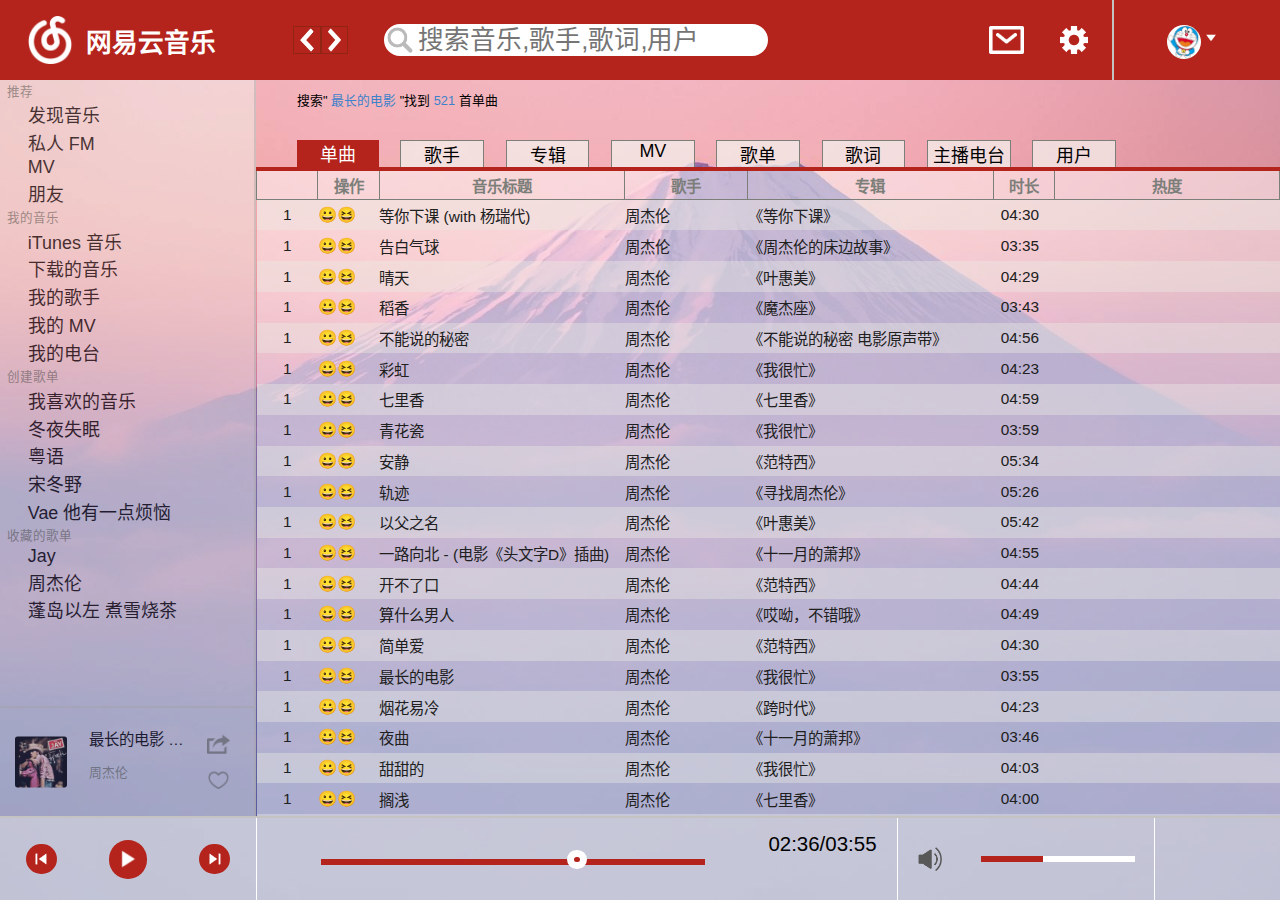
==== WebRoot/dev/html/index.html @ 9ef3f123 "Initial commit" ====
<!DOCTYPE HTML>
<html lang="zh-CN">
<head>
    <meta charset="UTF-8">
    <title>左值的仿网易云音乐</title>
    <meta name="viewport" content="initial-scale=1.0, maximum-scale=1.0, user-scalable=no"/>
    <meta name="keywords" content=""/>
    <meta name="description" content=""/>
    <meta name="apple-mobile-web-app-capable" content="no"/>
    <meta name="format-detection" content="telephone=no">
    <link rel="shortcut icon" href="./favicon.ico">
    <link rel="stylesheet" type="text/css" href="../css/style-index.css"/>
</head>
<body>
<header>
    <img src="../img/icon.png" class="logo">
    <div class="name">网易云音乐</div>
    <div class="direc">
        <img src="../img/left.png" class="left">
        <img src="../img/right.png" class="right">
    </div>
    <label class="search">
        <img src="../img/search.png">
        <input type="text" placeholder="搜索音乐,歌手,歌词,用户" id="searchbox">
    </label>
    <img src="../img/email.png" id="notify">
    <img src="../img/set.png" id="setting">
    <div class="line"></div>
    <label id="user"><img src="../img/user.jpg" class="usericon">
        <img src="../img/bottom.png" class="down"></label>
</header>
<nav>
    <ul class="menu">
        <li class="title">推荐</li>
        <li class="content">发现音乐</li>
        <li class="content">私人 FM</li>
        <li class="content">MV</li>
        <li class="content">朋友</li>
        <li class="title">我的音乐</li>
        <li class="content">iTunes 音乐</li>
        <li class="content">下载的音乐</li>
        <li class="content">我的歌手</li>
        <li class="content">我的 MV</li>
        <li class="content">我的电台</li>
        <li class="title">创建歌单</li>
        <li class="content">我喜欢的音乐</li>
        <li class="content">冬夜失眠</li>
        <li class="content">粤语</li>
        <li class="content">宋冬野</li>
        <li class="content">Vae 他有一点烦恼</li>
        <li class="title">收藏的歌单</li>
        <li class="content">Jay</li>
        <li class="content">周杰伦</li>
        <li class="content">蓬岛以左 煮雪烧茶</li>
    </ul>
    <div class="currentplay">
        <div class="album" id="album_picture"></div>
        <div class="action">
            <span id="song-name">最长的电影 原生带</span>
            <span id="singer">周杰伦</span>
            <div id="collect" class="off"></div>
            <div id="share"></div>
        </div>
    </div>
</nav>
<article>
    <p>搜索"<span>最长的电影</span>"找到<span>521</span>首单曲</p>
    <div class="panel">
        <div class="on">单曲</div>
        <div class="off">歌手</div>
        <div class="off">专辑</div>
        <div class="off">MV</div>
        <div class="off">歌单</div>
        <div class="off">歌词</div>
        <div class="off">主播电台</div>
        <div class="off">用户</div>
    </div>
    <div class="list">
        <table>
            <thead>
            <tr>
                <th></th>
                <th>操作</th>
                <th>音乐标题</th>
                <th>歌手</th>
                <th>专辑</th>
                <th>时长</th>
                <th>热度</th>
            </tr>
            </thead>
            <tbody id="tbody-songs-list">
            <tr>
                <td>1</td>
                <td>😀😆</td>
                <td>等你下课 (with 杨瑞代)</td>
                <td>周杰伦</td>
                <td>《等你下课》</td>
                <td>04:30</td>
                <td></td>
            </tr>

            <tr>
                <td>1</td>
                <td>😀😆</td>
                <td>告白气球</td>
                <td>周杰伦</td>
                <td>《周杰伦的床边故事》</td>
                <td>03:35</td>
                <td></td>
            </tr>

            <tr>
                <td>1</td>
                <td>😀😆</td>
                <td>晴天</td>
                <td>周杰伦</td>
                <td>《叶惠美》</td>
                <td>04:29</td>
                <td></td>
            </tr>

            <tr>
                <td>1</td>
                <td>😀😆</td>
                <td>稻香</td>
                <td>周杰伦</td>
                <td>《魔杰座》</td>
                <td>03:43</td>
                <td></td>
            </tr>

            <tr>
                <td>1</td>
                <td>😀😆</td>
                <td>不能说的秘密</td>
                <td>周杰伦</td>
                <td>《不能说的秘密 电影原声带》</td>
                <td>04:56</td>
                <td></td>
            </tr>

            <tr>
                <td>1</td>
                <td>😀😆</td>
                <td>彩虹</td>
                <td>周杰伦</td>
                <td>《我很忙》</td>
                <td>04:23</td>
                <td></td>
            </tr>

            <tr>
                <td>1</td>
                <td>😀😆</td>
                <td>七里香</td>
                <td>周杰伦</td>
                <td>《七里香》</td>
                <td>04:59</td>
                <td></td>
            </tr>

            <tr>
                <td>1</td>
                <td>😀😆</td>
                <td>青花瓷</td>
                <td>周杰伦</td>
                <td>《我很忙》</td>
                <td>03:59</td>
                <td></td>
            </tr>

            <tr>
                <td>1</td>
                <td>😀😆</td>
                <td>安静</td>
                <td>周杰伦</td>
                <td>《范特西》</td>
                <td>05:34</td>
                <td></td>
            </tr>

            <tr>
                <td>1</td>
                <td>😀😆</td>
                <td>轨迹</td>
                <td>周杰伦</td>
                <td>《寻找周杰伦》</td>
                <td>05:26</td>
                <td></td>
            </tr>

            <tr>
                <td>1</td>
                <td>😀😆</td>
                <td>以父之名</td>
                <td>周杰伦</td>
                <td>《叶惠美》</td>
                <td>05:42</td>
                <td></td>
            </tr>

            <tr>
                <td>1</td>
                <td>😀😆</td>
                <td>一路向北 - (电影《头文字D》插曲)</td>
                <td>周杰伦</td>
                <td>《十一月的萧邦》</td>
                <td>04:55</td>
                <td></td>
            </tr>

            <tr>
                <td>1</td>
                <td>😀😆</td>
                <td>开不了口</td>
                <td>周杰伦</td>
                <td>《范特西》</td>
                <td>04:44</td>
                <td></td>
            </tr>

            <tr>
                <td>1</td>
                <td>😀😆</td>
                <td>算什么男人</td>
                <td>周杰伦</td>
                <td>《哎呦，不错哦》</td>
                <td>04:49</td>
                <td></td>
            </tr>

            <tr>
                <td>1</td>
                <td>😀😆</td>
                <td>简单爱</td>
                <td>周杰伦</td>
                <td>《范特西》</td>
                <td>04:30</td>
                <td></td>
            </tr>

            <tr>
                <td>1</td>
                <td>😀😆</td>
                <td>最长的电影</td>
                <td>周杰伦</td>
                <td>《我很忙》</td>
                <td>03:55</td>
                <td></td>
            </tr>

            <tr>
                <td>1</td>
                <td>😀😆</td>
                <td>烟花易冷</td>
                <td>周杰伦</td>
                <td>《跨时代》</td>
                <td>04:23</td>
                <td></td>
            </tr>

            <tr>
                <td>1</td>
                <td>😀😆</td>
                <td>夜曲</td>
                <td>周杰伦</td>
                <td>《十一月的萧邦》</td>
                <td>03:46</td>
                <td></td>
            </tr>

            <tr>
                <td>1</td>
                <td>😀😆</td>
                <td>甜甜的</td>
                <td>周杰伦</td>
                <td>《我很忙》</td>
                <td>04:03</td>
                <td></td>
            </tr>

            <tr>
                <td>1</td>
                <td>😀😆</td>
                <td>搁浅</td>
                <td>周杰伦</td>
                <td>《七里香》</td>
                <td>04:00</td>
                <td></td>
            </tr>

            <tr>
                <td>1</td>
                <td>😀😆</td>
                <td>半兽人</td>
                <td>周杰伦</td>
                <td>《八度空间》</td>
                <td>04:07</td>
                <td></td>
            </tr>

            <tr>
                <td>1</td>
                <td>😀😆</td>
                <td>退后</td>
                <td>周杰伦</td>
                <td>《依然范特西》</td>
                <td>04:21</td>
                <td></td>
            </tr>

            <tr>
                <td>1</td>
                <td>😀😆</td>
                <td>回到过去</td>
                <td>周杰伦</td>
                <td>《八度空间》</td>
                <td>03:53</td>
                <td></td>
            </tr>

            <tr>
                <td>1</td>
                <td>😀😆</td>
                <td>龙卷风</td>
                <td>周杰伦</td>
                <td>《Jay 同名专辑》</td>
                <td>04:10</td>
                <td></td>
            </tr>

            <tr>
                <td>1</td>
                <td>😀😆</td>
                <td>说好的幸福呢</td>
                <td>周杰伦</td>
                <td>《魔杰座》</td>
                <td>04:16</td>
                <td></td>
            </tr>

            <tr>
                <td>1</td>
                <td>😀😆</td>
                <td>蒲公英的约定</td>
                <td>周杰伦</td>
                <td>《我很忙》</td>
                <td>04:07</td>
                <td></td>
            </tr>

            <tr>
                <td>1</td>
                <td>😀😆</td>
                <td>听妈妈的话</td>
                <td>周杰伦</td>
                <td>《依然范特西》</td>
                <td>04:25</td>
                <td></td>
            </tr>

            <tr>
                <td>1</td>
                <td>😀😆</td>
                <td>世界末日</td>
                <td>周杰伦</td>
                <td>《Fantasy Plus》</td>
                <td>04:25</td>
                <td></td>
            </tr>

            <tr>
                <td>1</td>
                <td>😀😆</td>
                <td>半岛铁盒</td>
                <td>周杰伦</td>
                <td>《八度空间》</td>
                <td>05:19</td>
                <td></td>
            </tr>
            </tbody>
        </table>
    </div>
</article>
<footer>
    <div class="control">
        <img src="../img/last.png" class="small">
        <img src="../img/start.png" class="normal">
        <img src="../img/next.png" class="small">
    </div>
    <div class="play-progress">
        <div class="progress-line"></div>
        <div class="progress-position"></div>
        <div class="progress-text">02:36/03:55</div>
    </div>
    <div class="volume">
        <div class="sound on"></div>
        <div class="progress">
            <div class="progress line left"></div>
            <div class="progress position"></div>
        </div>
    </div>
</footer>
<script src="../js/jquery-3.1.1.min.js"></script>
<script src="../js/index.js"></script>
</body>
</html>
---- WebRoot/dev/css/style-index.css ----
/* Import Less files */

/*! normalize.css v3.0.0 | MIT License | git.io/normalize */

/**
 * 1. Set default font family to sans-serif.
 * 2. Prevent iOS text size adjust after orientation change, without disabling
 *    user zoom.
 */

html {
  font-family: sans-serif;
  /* 1 */
  -ms-text-size-adjust: 100%;
  /* 2 */
  -webkit-text-size-adjust: 100%;
  /* 2 */
}

/**
 * Remove default margin.
 */

body {
  margin: 0;
}

/* HTML5 display definitions
   ========================================================================== */

/**
 * Correct `block` display not defined in IE 8/9.
 */

article,
aside,
details,
figcaption,
figure,
footer,
header,
hgroup,
main,
nav,
section,
summary {
  display: block;
}

/**
 * 1. Correct `inline-block` display not defined in IE 8/9.
 * 2. Normalize vertical alignment of `progress` in Chrome, Firefox, and Opera.
 */

audio,
canvas,
progress,
video {
  display: inline-block;
  /* 1 */
  vertical-align: baseline;
  /* 2 */
}

/**
 * Prevent modern browsers from displaying `audio` without controls.
 * Remove excess height in iOS 5 devices.
 */

audio:not([controls]) {
  display: none;
  height: 0;
}

/**
 * Address `[hidden]` styling not present in IE 8/9.
 * Hide the `template` element in IE, Safari, and Firefox < 22.
 */

[hidden],
template {
  display: none;
}

/* Links
   ========================================================================== */

/**
 * Remove the gray background color from active links in IE 10.
 */

a {
  background: transparent;
}

/**
 * Improve readability when focused and also mouse hovered in all browsers.
 */

a:active,
a:hover {
  outline: 0;
}

/* Text-level semantics
   ========================================================================== */

/**
 * Address styling not present in IE 8/9, Safari 5, and Chrome.
 */

abbr[title] {
  border-bottom: 1px dotted;
}

/**
 * Address style set to `bolder` in Firefox 4+, Safari 5, and Chrome.
 */

b,
strong {
  font-weight: bold;
}

/**
 * Address styling not present in Safari 5 and Chrome.
 */

dfn {
  font-style: italic;
}

/**
 * Address variable `h1` font-size and margin within `section` and `article`
 * contexts in Firefox 4+, Safari 5, and Chrome.
 */

h1 {
  font-size: 2em;
  margin: 0.67em 0;
}

/**
 * Address styling not present in IE 8/9.
 */

mark {
  background: #ff0;
  color: #000;
}

/**
 * Address inconsistent and variable font size in all browsers.
 */

small {
  font-size: 80%;
}

/**
 * Prevent `sub` and `sup` affecting `line-height` in all browsers.
 */

sub,
sup {
  font-size: 75%;
  line-height: 0;
  position: relative;
  vertical-align: baseline;
}

sup {
  top: -0.5em;
}

sub {
  bottom: -0.25em;
}

/* Embedded content
   ========================================================================== */

/**
 * Remove border when inside `a` element in IE 8/9.
 */

img {
  border: 0;
}

/**
 * Correct overflow displayed oddly in IE 9.
 */

svg:not(:root) {
  overflow: hidden;
}

/* Grouping content
   ========================================================================== */

/**
 * Address margin not present in IE 8/9 and Safari 5.
 */

figure {
  margin: 1em 40px;
}

/**
 * Address differences between Firefox and other browsers.
 */

hr {
  -moz-box-sizing: content-box;
  box-sizing: content-box;
  height: 0;
}

/**
 * Contain overflow in all browsers.
 */

pre {
  overflow: auto;
}

/**
 * Address odd `em`-unit font size rendering in all browsers.
 */

code,
kbd,
pre,
samp {
  font-family: monospace, monospace;
  font-size: 1em;
}

/* Forms
   ========================================================================== */

/**
 * Known limitation: by default, Chrome and Safari on OS X allow very limited
 * styling of `select`, unless a `border` property is set.
 */

/**
 * 1. Correct color not being inherited.
 *    Known issue: affects color of disabled elements.
 * 2. Correct font properties not being inherited.
 * 3. Address margins set differently in Firefox 4+, Safari 5, and Chrome.
 */

button,
input,
optgroup,
select,
textarea {
  color: inherit;
  /* 1 */
  font: inherit;
  /* 2 */
  margin: 0;
  /* 3 */
}

/**
 * Address `overflow` set to `hidden` in IE 8/9/10.
 */

button {
  overflow: visible;
}

/**
 * Address inconsistent `text-transform` inheritance for `button` and `select`.
 * All other form control elements do not inherit `text-transform` values.
 * Correct `button` style inheritance in Firefox, IE 8+, and Opera
 * Correct `select` style inheritance in Firefox.
 */

button,
select {
  text-transform: none;
}

/**
 * 1. Avoid the WebKit bug in Android 4.0.* where (2) destroys native `audio`
 *    and `video` controls.
 * 2. Correct inability to style clickable `input` types in iOS.
 * 3. Improve usability and consistency of cursor style between image-type
 *    `input` and others.
 */

button,
html input[type="button"],
input[type="reset"],
input[type="submit"] {
  -webkit-appearance: button;
  /* 2 */
  cursor: pointer;
  /* 3 */
}

/**
 * Re-set default cursor for disabled elements.
 */

button[disabled],
html input[disabled] {
  cursor: default;
}

/**
 * Remove inner padding and border in Firefox 4+.
 */

button::-moz-focus-inner,
input::-moz-focus-inner {
  border: 0;
  padding: 0;
}

/**
 * Address Firefox 4+ setting `line-height` on `input` using `!important` in
 * the UA stylesheet.
 */

input {
  line-height: normal;
}

/**
 * It's recommended that you don't attempt to style these elements.
 * Firefox's implementation doesn't respect box-sizing, padding, or width.
 *
 * 1. Address box sizing set to `content-box` in IE 8/9/10.
 * 2. Remove excess padding in IE 8/9/10.
 */

input[type="checkbox"],
input[type="radio"] {
  box-sizing: border-box;
  /* 1 */
  padding: 0;
  /* 2 */
}

/**
 * Fix the cursor style for Chrome's increment/decrement buttons. For certain
 * `font-size` values of the `input`, it causes the cursor style of the
 * decrement button to change from `default` to `text`.
 */

input[type="number"]::-webkit-inner-spin-button,
input[type="number"]::-webkit-outer-spin-button {
  height: auto;
}

/**
 * 1. Address `appearance` set to `searchfield` in Safari 5 and Chrome.
 * 2. Address `box-sizing` set to `border-box` in Safari 5 and Chrome
 *    (include `-moz` to future-proof).
 */

input[type="search"] {
  -webkit-appearance: textfield;
  /* 1 */
  -moz-box-sizing: content-box;
  -webkit-box-sizing: content-box;
  /* 2 */
  box-sizing: content-box;
}

/**
 * Remove inner padding and search cancel button in Safari and Chrome on OS X.
 * Safari (but not Chrome) clips the cancel button when the search input has
 * padding (and `textfield` appearance).
 */

input[type="search"]::-webkit-search-cancel-button,
input[type="search"]::-webkit-search-decoration {
  -webkit-appearance: none;
}

/**
 * Define consistent border, margin, and padding.
 */

fieldset {
  border: 1px solid #c0c0c0;
  margin: 0 2px;
  padding: 0.35em 0.625em 0.75em;
}

/**
 * 1. Correct `color` not being inherited in IE 8/9.
 * 2. Remove padding so people aren't caught out if they zero out fieldsets.
 */

legend {
  border: 0;
  /* 1 */
  padding: 0;
  /* 2 */
}

/**
 * Remove default vertical scrollbar in IE 8/9.
 */

textarea {
  overflow: auto;
}

/**
 * Don't inherit the `font-weight` (applied by a rule above).
 * NOTE: the default cannot safely be changed in Chrome and Safari on OS X.
 */

optgroup {
  font-weight: bold;
}

/* Tables
   ========================================================================== */

/**
 * Remove most spacing between table cells.
 */

table {
  border-collapse: collapse;
  border-spacing: 0;
}

td,
th {
  padding: 0;
}

/* Import lib-rem.less if supportREM opened. */

html {
  font-size: 20PX;
}

@media only screen and (min-width: 320px) {
  html {
    font-size: 19PX !important;
  }
}

@media only screen and (min-width: 375px) {
  html {
    font-size: 20PX !important;
  }
}

@media only screen and (min-width: 400px) {
  html {
    font-size: 21.33333333PX !important;
  }
}

@media only screen and (min-width: 414px) {
  html {
    font-size: 22.08PX !important;
  }
}

@media only screen and (min-width: 480px) {
  html {
    font-size: 25.6PX !important;
  }
}

html[data-rem="320"] {
  font-size: 20PX;
}

@media only screen and (min-width: 375px) {
  html[data-rem="320"] {
    font-size: 23.4375PX !important;
  }
}

@media only screen and (min-width: 400px) {
  html[data-rem="320"] {
    font-size: 25PX !important;
  }
}

@media only screen and (min-width: 414px) {
  html[data-rem="320"] {
    font-size: 25.875PX !important;
  }
}

@media only screen and (min-width: 480px) {
  html[data-rem="320"] {
    font-size: 30PX !important;
  }
}

* {
  padding: 0;
  border: 0;
  margin: 0;
}

html,
body {
  width: 100%;
  height: 100%;
}

body {
  display: grid;
  grid-template-columns: 20% [shu] auto;
  grid-template-rows: 8.9% [heng1] auto [heng2] 9.3%;
  grid-template-areas: "header header" "nav article" "footer footer";
  background-color: white;
  background-image: url("../img/fss.jpg");
  background-size: cover;
  background-repeat: no-repeat;
}

header {
  background-color: #b4241c;
  grid-area: header;
  display: flex;
  flex-direction: row;
  flex-wrap: nowrap;
  align-items: center;
  justify-content: flex-start;
  position: relative;
}

header .logo {
  margin-left: 1em;
  margin-right: .5em;
  max-height: 60%;
}

header .name {
  color: #fff;
  font-weight: 700;
}

header .direc {
  margin-left: 3em;
  max-height: 3em;
  max-width: 3em;
  display: flex;
  align-items: center;
}

header .line {
  height: 100%;
  width: .07em;
  background: #c4c3c1;
  position: absolute;
  right: 13%;
}

img.left,
img.right {
  margin-top: auto;
  margin-bottom: auto;
  border: solid #902513 .05em;
  width: 1em;
  height: 1em;
}

img.left {
  margin-right: 0;
}

img.right {
  margin-left: 0;
}

.search {
  color: #BABABA;
  min-width: 15em;
  height: 1.2em;
  display: flex;
  justify-content: flex-start;
  align-items: center;
  flex-wrap: nowrap;
  position: absolute;
  left: 30%;
}

.search img {
  background-color: white;
  height: 1.1em;
  flex: none;
  border: solid white .1em;
  border-radius: 2em 0 0 2em;
}

.search input {
  flex: 1;
  outline: none;
  height: 1.1em;
  flex-basis: 100% auto;
  border: solid white .1em;
  border-radius: 0 1em 1em 0;
}

#notify {
  position: absolute;
  right: 20%;
  height: 35%;
}

#notify::after {
  position: absolute;
  content: "";
  top: -25%;
  right: -25%;
  left: 75%;
  bottom: 75%;
  background-color: white;
  color: #b4241c;
  font-size: .3em;
  border: solid transparent 1px;
  border-radius: 100% 100%;
}

#setting {
  position: absolute;
  right: 15%;
  height: 35%;
}

#user {
  position: absolute;
  right: 3%;
  width: 3em;
  height: 1.3em;
}

#user .usericon {
  height: 100%;
  border: solid transparent 0.1em;
  border-radius: 2em;
  float: left;
}

#user .down {
  height: 50%;
}

nav {
  background-color: rgba(244, 244, 240, 0.7);
  opacity: .7;
  border-right: solid #c4c3c1 2px;
  grid-area: nav;
  position: relative;
}

nav .menu {
  margin: 0;
  position: absolute;
  overflow-x: hidden;
  overflow-y: scroll;
  top: 0;
  left: 0;
  right: 0;
  bottom: 15%;
  font-size: .7em;
}

nav .menu li {
  white-space: nowrap;
  overflow: hidden;
  -ms-text-overflow: ellipsis;
  text-overflow: ellipsis;
}

nav .menu li.title {
  padding: .05em;
  color: #7c7e79;
  text-indent: .5em;
  font-size: .7em;
}

nav .menu li.content {
  padding: .05em;
  color: black;
  text-indent: 1.5em;
}

nav .menu li.content:hover,
nav .menu li.content:active,
nav .menu li.content:focus {
  background-color: #e3d8d7;
}

nav .menu li.content:hover::before,
nav .menu li.content:active::before,
nav .menu li.content:focus::before {
  position: absolute;
  content: "";
  left: 0em;
  height: 1em;
  width: .2em;
  background-color: #b4241c;
}

nav .currentplay {
  position: absolute;
  border-top: solid #c4c3c1 2px;
  max-height: 15%;
  top: 85%;
  bottom: 0;
  left: 0;
  right: 0;
  display: grid;
}

nav .currentplay .album {
  margin-left: .6em;
  position: absolute;
  top: 50%;
  transform: translateY(-50%);
  width: 2em;
  height: 2em;
  background-image: url("../img/album.jpg");
  background-size: cover;
  border: solid transparent 0px;
  border-radius: 5% 5%;
}

nav .currentplay .action {
  position: absolute;
  top: 50%;
  left: 35%;
  transform: translateY(-50%);
  height: 65%;
  width: 60%;
}

nav .currentplay .action > div {
  position: absolute;
}

nav .currentplay .action > span {
  font-size: 60%;
  position: absolute;
  white-space: nowrap;
  overflow: hidden;
  -ms-text-overflow: ellipsis;
  text-overflow: ellipsis;
}

nav .currentplay .action #song-name {
  top: 0;
  bottom: 50%;
  left: 0;
  right: 30%;
}

nav .currentplay .action #singer {
  top: 50%;
  bottom: 0;
  left: 0;
  right: 30%;
  color: #7c7e79;
  font-size: 50%;
}

nav .currentplay .action #share {
  top: 0%;
  bottom: 50%;
  left: 70%;
  right: 0;
  background-image: url("../img/share.png");
  background-size: 50%;
  background-position: center;
  background-repeat: no-repeat;
}

nav .currentplay .action #collect {
  top: 50%;
  bottom: 0;
  left: 70%;
  right: 0;
  background-size: 50%;
  background-position: center;
  background-repeat: no-repeat;
}

nav .currentplay .action #collect.off {
  background-image: url("../img/收藏.png");
}

nav .currentplay .action #collect.on {
  background-image: url("../img/已收藏.png");
}

.progress {
  display: flex;
  flex-wrap: nowrap;
  justify-content: flex-start;
  align-items: stretch;
  background-color: white;
}

.progress .progress.line {
  height: 100%;
}

.progress .progress.left {
  background-color: #b4241c;
  flex: 1;
}

footer {
  background-color: rgba(244, 244, 240, 0.7);
  border-top: solid #c4c3c1 2px;
  grid-area: footer;
}

footer .control {
  display: flex;
  flex-wrap: nowrap;
  justify-content: space-around;
  align-items: center;
  float: left;
  width: 20%;
  height: 100%;
  border-right: solid white 1px;
}

footer .control img {
  background-color: #b4241c;
  border: solid transparent .1em;
  border-radius: 100% 100%;
  padding: 2%;
}

footer .control img.small {
  max-height: 20%;
}

footer .control img.normal {
  max-height: 30%;
}

footer .play-progress {
  float: left;
  width: 50%;
  height: 100%;
  border-right: solid white 1px;
  position: relative;
}

footer .play-progress .progress-line {
  position: absolute;
  top: 50%;
  left: 10%;
  height: 7%;
  width: 60%;
  background: #b4241c;
}

footer .play-progress .progress-position {
  position: absolute;
  left: 40%;
  top: 0;
  right: 0;
  bottom: 0;
  left: 0;
  margin: auto;
  height: .2em;
  width: .2em;
  background-color: #b4241c;
  border: solid white .3em;
  border-radius: 50% 50%;
}

footer .play-progress .progress-text {
  font-size: 80%;
  transform: translateY(80%);
  color: #000;
  line-height: 100%;
  float: right;
  margin-right: 1em;
  margin-bottom: auto;
}

footer .volume {
  display: flex;
  align-items: center;
  justify-content: space-around;
  float: left;
  width: 20%;
  height: 100%;
  border-right: solid white 1px;
}

footer .volume .sound {
  width: 1em;
  height: 1em;
  flex: none;
  background-size: cover;
}

footer .volume .sound.on {
  background-image: url(../img/soundon.png);
}

footer .volume .sound.off {
  background-image: url(../img/soundoff.png);
}

footer .volume .progress {
  height: 7%;
  top: 47%;
  left: 20%;
  width: 60%;
}

article {
  grid-area: article;
  position: relative;
  overflow-y: scroll;
  overflow-x: hidden;
}

article > p {
  float: top;
  margin-top: 1%;
  margin-left: 4%;
  font-size: .5em;
  color: #000;
}

article > p span {
  color: #3c82cb;
}

article > p span::before {
  content: " ";
}

article > p span::after {
  content: " ";
}

article .panel {
  font-size: .7em;
  margin-left: 4%;
  margin-top: 3%;
  width: 80%;
  float: top;
  display: flex;
  justify-content: space-between;
  align-items: stretch;
}

article .panel div {
  min-width: 10%;
  vertical-align: middle;
  text-align: center;
}

article .panel div.on {
  background-color: #b4241c;
  color: white;
}

article .panel div.off {
  background-color: rgba(244, 244, 240, 0.7);
  border-top: solid 1px #7c7e79;
  border-left: solid 1px #7c7e79;
  border-right: solid 1px #7c7e79;
  color: #000;
}

article .list {
  float: top;
  width: 100%;
  font-size: .6em;
}

article .list table {
  width: 100%;
  border-top: solid 4px #b4241c;
}

article .list table tr {
  height: 2em;
  width: 100%;
}

article .list table tr th:nth-of-type(1) {
  width: 6%;
}

article .list table tr th:nth-of-type(2) {
  width: 6%;
}

article .list table tr th:nth-of-type(3) {
  width: 24%;
}

article .list table tr th:nth-of-type(4) {
  width: 12%;
}

article .list table tr th:nth-of-type(5) {
  width: 24%;
}

article .list table tr th:nth-of-type(6) {
  width: 6%;
}

article .list table th {
  background-color: rgba(255, 255, 255, 0.5);
  color: #7c7e79;
  border: .05em solid #7c7e79;
  border-top: none;
}

article .list table tbody {
  color: #202020;
}

article .list table tbody tr td:nth-of-type(1) {
  text-align: center;
}

article .list table tbody tr td:nth-of-type(6) {
  padding-left: .5em;
}

article .list table tbody tr:nth-of-type(2n) {
  background-color: rgba(255, 255, 255, 0.5);
}

article .list table tbody tr:nth-of-type(2n+1) {
  background-color: rgba(244, 244, 240, 0.7);
}

article .list table tbody tr.onplay {
  background: #b4241c;
  color: white;
}
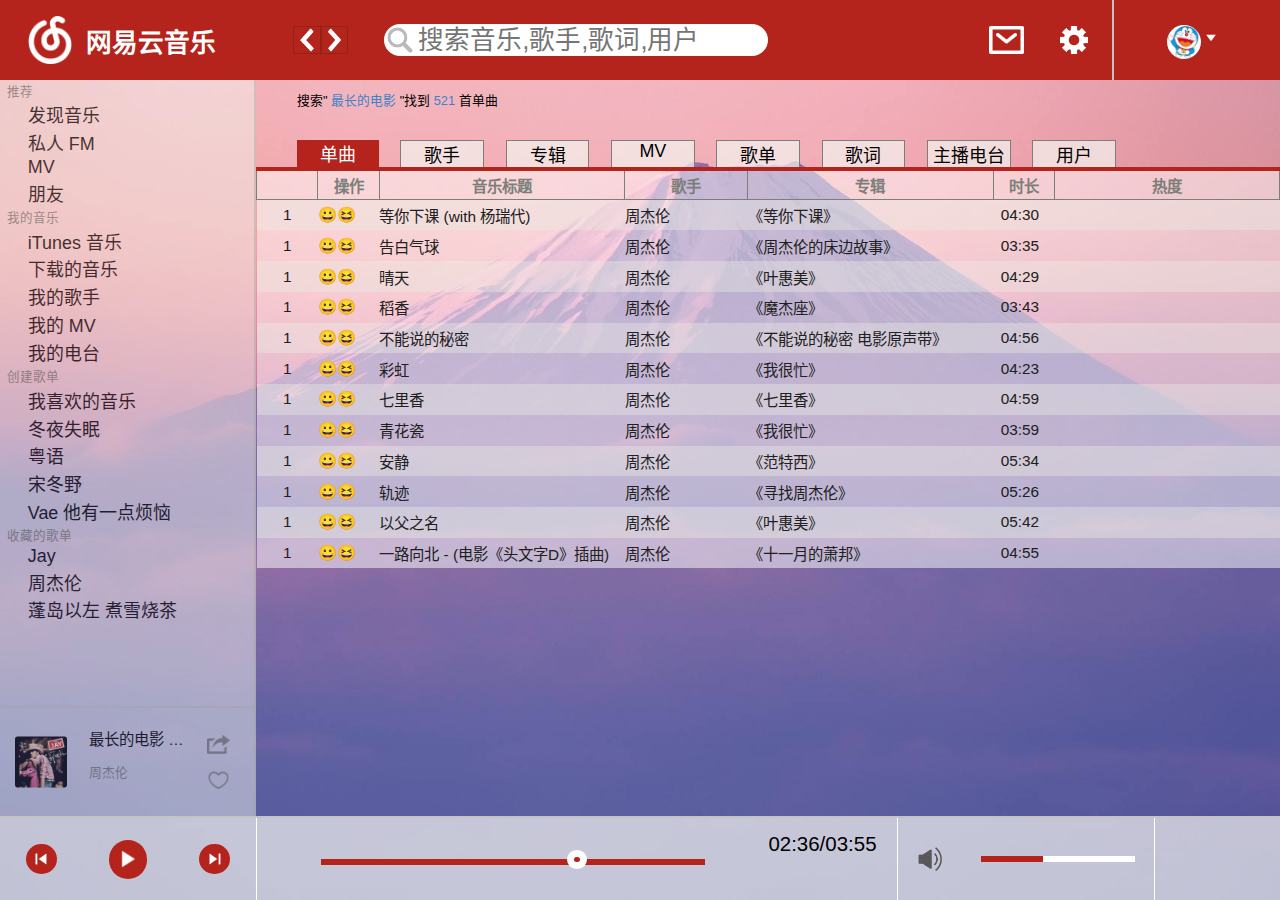
==== commit 74472a7a: "d" ====
--- a/WebRoot/dev/html/index.html
+++ b/WebRoot/dev/html/index.html
@@ -208,176 +208,6 @@
                 <td>04:55</td>
                 <td></td>
             </tr>
-
-            <tr>
-                <td>1</td>
-                <td>😀😆</td>
-                <td>开不了口</td>
-                <td>周杰伦</td>
-                <td>《范特西》</td>
-                <td>04:44</td>
-                <td></td>
-            </tr>
-
-            <tr>
-                <td>1</td>
-                <td>😀😆</td>
-                <td>算什么男人</td>
-                <td>周杰伦</td>
-                <td>《哎呦，不错哦》</td>
-                <td>04:49</td>
-                <td></td>
-            </tr>
-
-            <tr>
-                <td>1</td>
-                <td>😀😆</td>
-                <td>简单爱</td>
-                <td>周杰伦</td>
-                <td>《范特西》</td>
-                <td>04:30</td>
-                <td></td>
-            </tr>
-
-            <tr>
-                <td>1</td>
-                <td>😀😆</td>
-                <td>最长的电影</td>
-                <td>周杰伦</td>
-                <td>《我很忙》</td>
-                <td>03:55</td>
-                <td></td>
-            </tr>
-
-            <tr>
-                <td>1</td>
-                <td>😀😆</td>
-                <td>烟花易冷</td>
-                <td>周杰伦</td>
-                <td>《跨时代》</td>
-                <td>04:23</td>
-                <td></td>
-            </tr>
-
-            <tr>
-                <td>1</td>
-                <td>😀😆</td>
-                <td>夜曲</td>
-                <td>周杰伦</td>
-                <td>《十一月的萧邦》</td>
-                <td>03:46</td>
-                <td></td>
-            </tr>
-
-            <tr>
-                <td>1</td>
-                <td>😀😆</td>
-                <td>甜甜的</td>
-                <td>周杰伦</td>
-                <td>《我很忙》</td>
-                <td>04:03</td>
-                <td></td>
-            </tr>
-
-            <tr>
-                <td>1</td>
-                <td>😀😆</td>
-                <td>搁浅</td>
-                <td>周杰伦</td>
-                <td>《七里香》</td>
-                <td>04:00</td>
-                <td></td>
-            </tr>
-
-            <tr>
-                <td>1</td>
-                <td>😀😆</td>
-                <td>半兽人</td>
-                <td>周杰伦</td>
-                <td>《八度空间》</td>
-                <td>04:07</td>
-                <td></td>
-            </tr>
-
-            <tr>
-                <td>1</td>
-                <td>😀😆</td>
-                <td>退后</td>
-                <td>周杰伦</td>
-                <td>《依然范特西》</td>
-                <td>04:21</td>
-                <td></td>
-            </tr>
-
-            <tr>
-                <td>1</td>
-                <td>😀😆</td>
-                <td>回到过去</td>
-                <td>周杰伦</td>
-                <td>《八度空间》</td>
-                <td>03:53</td>
-                <td></td>
-            </tr>
-
-            <tr>
-                <td>1</td>
-                <td>😀😆</td>
-                <td>龙卷风</td>
-                <td>周杰伦</td>
-                <td>《Jay 同名专辑》</td>
-                <td>04:10</td>
-                <td></td>
-            </tr>
-
-            <tr>
-                <td>1</td>
-                <td>😀😆</td>
-                <td>说好的幸福呢</td>
-                <td>周杰伦</td>
-                <td>《魔杰座》</td>
-                <td>04:16</td>
-                <td></td>
-            </tr>
-
-            <tr>
-                <td>1</td>
-                <td>😀😆</td>
-                <td>蒲公英的约定</td>
-                <td>周杰伦</td>
-                <td>《我很忙》</td>
-                <td>04:07</td>
-                <td></td>
-            </tr>
-
-            <tr>
-                <td>1</td>
-                <td>😀😆</td>
-                <td>听妈妈的话</td>
-                <td>周杰伦</td>
-                <td>《依然范特西》</td>
-                <td>04:25</td>
-                <td></td>
-            </tr>
-
-            <tr>
-                <td>1</td>
-                <td>😀😆</td>
-                <td>世界末日</td>
-                <td>周杰伦</td>
-                <td>《Fantasy Plus》</td>
-                <td>04:25</td>
-                <td></td>
-            </tr>
-
-            <tr>
-                <td>1</td>
-                <td>😀😆</td>
-                <td>半岛铁盒</td>
-                <td>周杰伦</td>
-                <td>《八度空间》</td>
-                <td>05:19</td>
-                <td></td>
-            </tr>
             </tbody>
         </table>
     </div>
--- a/WebRoot/dev/css/style-index.css
+++ b/WebRoot/dev/css/style-index.css
@@ -667,7 +667,7 @@
   margin: 0;
   position: absolute;
   overflow-x: hidden;
-  overflow-y: scroll;
+  overflow-y: auto;
   top: 0;
   left: 0;
   right: 0;
@@ -929,7 +929,7 @@
 article {
   grid-area: article;
   position: relative;
-  overflow-y: scroll;
+  overflow-y: auto;
   overflow-x: hidden;
 }
 
